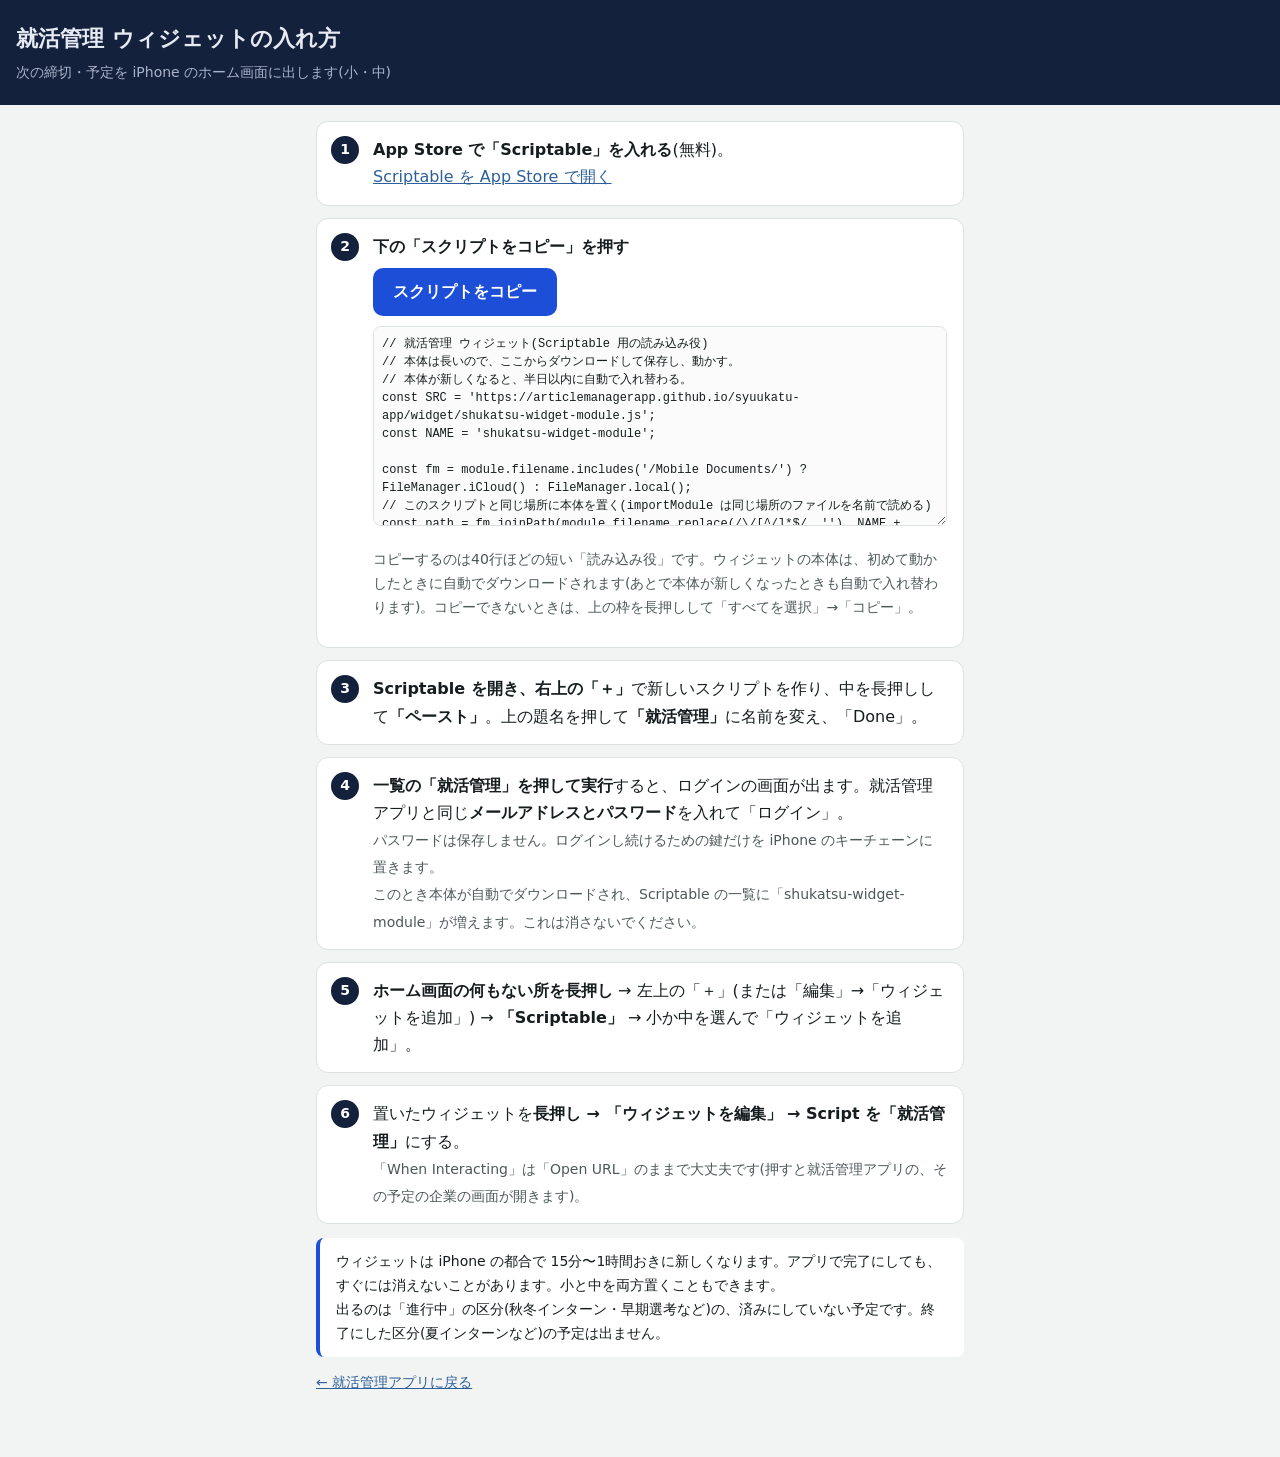
==== widget/index.html @ 822254d5 "ホーム画面のアイコン(PWA)と iPhone のウィジェット - manifest・Service Worker・アイコンを追加し、ホーム画面に追加できるように(初回の案内・設定から開ける) - 3" ====
<!DOCTYPE html>
<html lang="ja">
<head>
  <meta charset="UTF-8">
  <meta name="viewport" content="width=device-width, initial-scale=1.0, viewport-fit=cover">
  <meta name="theme-color" content="#14213d">
  <title>就活管理 ウィジェットの入れ方</title>
  <style>
    :root { --bg: #f2f4f3; --sheet: #ffffff; --text: #161d1e; --muted: #4d5859; --line: #dce2e1; --desk: #14213d; --sun: #ffffff; --green: #2c6a39; }
    * { box-sizing: border-box; }
    body { margin: 0; background: var(--bg); color: var(--text); font: 16px/1.7 system-ui, -apple-system, "Hiragino Sans", "Yu Gothic UI", sans-serif; }
    header { background: var(--desk); color: #e6eaf3; padding: calc(20px + env(safe-area-inset-top)) 16px 20px; }
    header h1 { margin: 0; font-size: 22px; }
    header p { margin: 4px 0 0; color: #a9b3ca; font-size: 14px; }
    main { max-width: 680px; margin: 0 auto; padding: 16px 16px 48px; }
    ol.steps { padding: 0; margin: 0; list-style: none; counter-reset: s; }
    ol.steps > li { counter-increment: s; background: var(--sheet); border: 1px solid var(--line); border-radius: 12px; padding: 14px 16px 14px 56px; margin-bottom: 12px; position: relative; }
    ol.steps > li::before { content: counter(s); position: absolute; left: 14px; top: 14px; width: 28px; height: 28px; border-radius: 50%; background: var(--desk); color: #fff; display: grid; place-items: center; font-weight: 700; font-size: 14px; }
    ol.steps b { font-weight: 700; }
    .muted { color: var(--muted); font-size: 14px; }
    button { min-height: 48px; padding: 0 20px; border-radius: 10px; border: 0; background: #1d4ed8; color: #fff; font: inherit; font-weight: 700; cursor: pointer; }
    button:focus-visible, a:focus-visible { outline: 3px solid #2d5f9a; outline-offset: 2px; }
    #msg { margin-left: 8px; font-weight: 700; color: var(--green); }
    textarea { width: 100%; height: 200px; margin-top: 10px; font: 12px/1.5 ui-monospace, Menlo, monospace; border: 1px solid var(--line); border-radius: 8px; padding: 8px; background: #fafbfa; color: var(--text); }
    a { color: #2d5f9a; }
    .note { background: var(--sheet); border-left: 4px solid #1d4ed8; border-radius: 8px; padding: 12px 16px; font-size: 14px; }
  </style>
</head>
<body>
<header>
  <h1>就活管理 ウィジェットの入れ方</h1>
  <p>次の締切・予定を iPhone のホーム画面に出します(小・中)</p>
</header>
<main>
  <ol class="steps">
    <li><b>App Store で「Scriptable」を入れる</b>(無料)。<br><a href="https://apps.apple.com/app/scriptable/id1405459188">Scriptable を App Store で開く</a></li>
    <li><b>下の「スクリプトをコピー」を押す</b>
      <div style="margin-top:8px"><button type="button" id="copy">スクリプトをコピー</button><span id="msg" role="status"></span></div>
      <textarea id="code" readonly aria-label="ウィジェットのスクリプト">読み込み中…</textarea>
      <p class="muted">コピーするのは40行ほどの短い「読み込み役」です。ウィジェットの本体は、初めて動かしたときに自動でダウンロードされます(あとで本体が新しくなったときも自動で入れ替わります)。コピーできないときは、上の枠を長押しして「すべてを選択」→「コピー」。</p>
    </li>
    <li><b>Scriptable を開き、右上の「＋」</b>で新しいスクリプトを作り、中を長押しして<b>「ペースト」</b>。上の題名を押して<b>「就活管理」</b>に名前を変え、「Done」。</li>
    <li><b>一覧の「就活管理」を押して実行</b>すると、ログインの画面が出ます。就活管理アプリと同じ<b>メールアドレスとパスワード</b>を入れて「ログイン」。<br><span class="muted">パスワードは保存しません。ログインし続けるための鍵だけを iPhone のキーチェーンに置きます。<br>このとき本体が自動でダウンロードされ、Scriptable の一覧に「shukatsu-widget-module」が増えます。これは消さないでください。</span></li>
    <li><b>ホーム画面の何もない所を長押し</b> → 左上の「＋」(または「編集」→「ウィジェットを追加」) → <b>「Scriptable」</b> → 小か中を選んで「ウィジェットを追加」。</li>
    <li>置いたウィジェットを<b>長押し → 「ウィジェットを編集」 → Script を「就活管理」</b>にする。<br><span class="muted">「When Interacting」は「Open URL」のままで大丈夫です(押すと就活管理アプリの、その予定の企業の画面が開きます)。</span></li>
  </ol>
  <p class="note">ウィジェットは iPhone の都合で 15分〜1時間おきに新しくなります。アプリで完了にしても、すぐには消えないことがあります。小と中を両方置くこともできます。<br>出るのは「進行中」の区分(秋冬インターン・早期選考など)の、済みにしていない予定です。終了にした区分(夏インターンなど)の予定は出ません。</p>
  <p class="muted"><a href="../syuukatu-v3.html">← 就活管理アプリに戻る</a></p>
</main>
<script>
  const code = document.getElementById('code'), msg = document.getElementById('msg');
  fetch('shukatsu-widget.js', { cache: 'no-cache' }).then(r => r.text()).then(t => { code.value = t; }).catch(() => { code.value = '読み込めませんでした。通信を確かめて、もう一度開いてください。'; });
  document.getElementById('copy').addEventListener('click', async () => {
    try { await navigator.clipboard.writeText(code.value); msg.textContent = 'コピーしました'; }
    catch { code.focus(); code.select(); msg.textContent = '枠の中を長押ししてコピーしてください'; }
  });
</script>
</body>
</html>
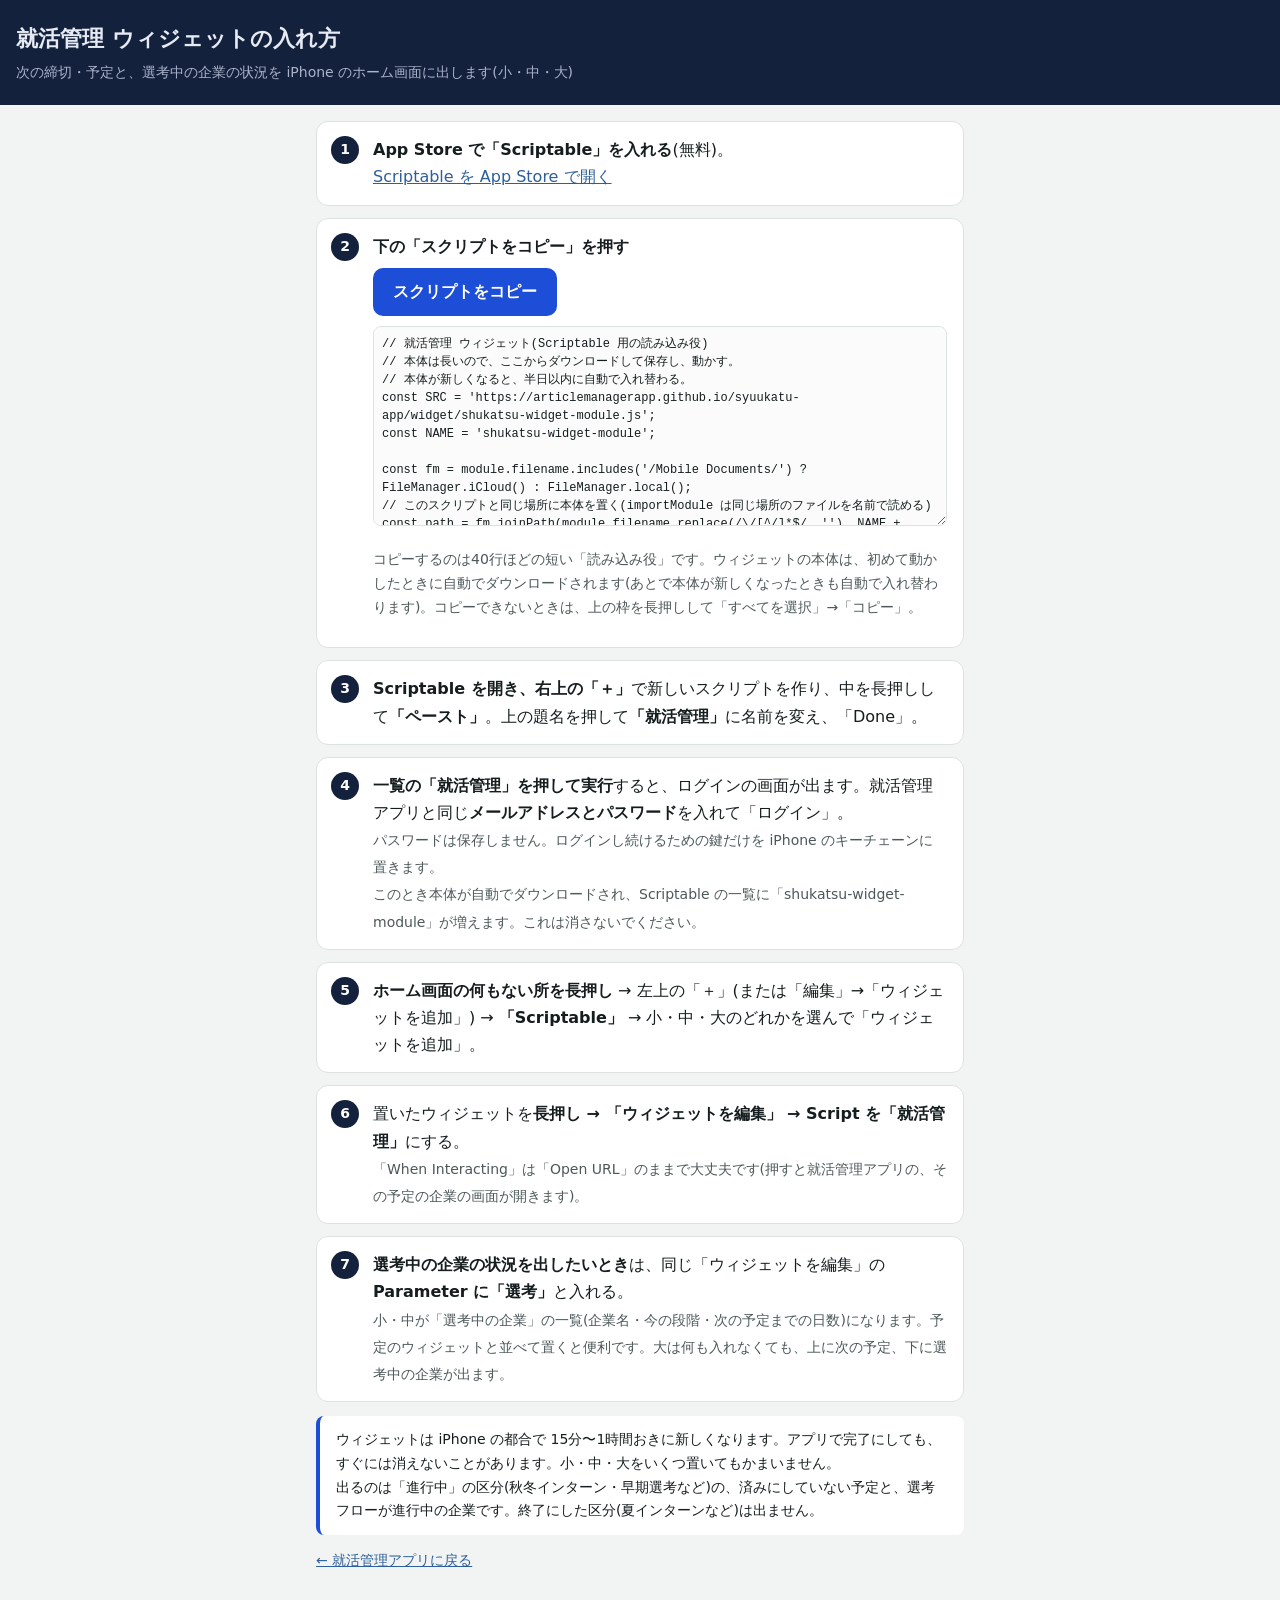
==== commit 7204a87d: "ウィジェットの説明に大サイズと Parameter「選考」を追記 Co-Authored-By: Claude Opus 5.5 <noreply@anthropic.com>" ====
--- a/widget/index.html
+++ b/widget/index.html
@@ -29,7 +29,7 @@
 <body>
 <header>
   <h1>就活管理 ウィジェットの入れ方</h1>
-  <p>次の締切・予定を iPhone のホーム画面に出します(小・中)</p>
+  <p>次の締切・予定と、選考中の企業の状況を iPhone のホーム画面に出します(小・中・大)</p>
 </header>
 <main>
   <ol class="steps">
@@ -41,15 +41,52 @@
     </li>
     <li><b>Scriptable を開き、右上の「＋」</b>で新しいスクリプトを作り、中を長押しして<b>「ペースト」</b>。上の題名を押して<b>「就活管理」</b>に名前を変え、「Done」。</li>
     <li><b>一覧の「就活管理」を押して実行</b>すると、ログインの画面が出ます。就活管理アプリと同じ<b>メールアドレスとパスワード</b>を入れて「ログイン」。<br><span class="muted">パスワードは保存しません。ログインし続けるための鍵だけを iPhone のキーチェーンに置きます。<br>このとき本体が自動でダウンロードされ、Scriptable の一覧に「shukatsu-widget-module」が増えます。これは消さないでください。</span></li>
-    <li><b>ホーム画面の何もない所を長押し</b> → 左上の「＋」(または「編集」→「ウィジェットを追加」) → <b>「Scriptable」</b> → 小か中を選んで「ウィジェットを追加」。</li>
+    <li><b>ホーム画面の何もない所を長押し</b> → 左上の「＋」(または「編集」→「ウィジェットを追加」) → <b>「Scriptable」</b> → 小・中・大のどれかを選んで「ウィジェットを追加」。</li>
     <li>置いたウィジェットを<b>長押し → 「ウィジェットを編集」 → Script を「就活管理」</b>にする。<br><span class="muted">「When Interacting」は「Open URL」のままで大丈夫です(押すと就活管理アプリの、その予定の企業の画面が開きます)。</span></li>
+    <li><b>選考中の企業の状況を出したいとき</b>は、同じ「ウィジェットを編集」の <b>Parameter に「選考」</b>と入れる。<br><span class="muted">小・中が「選考中の企業」の一覧(企業名・今の段階・次の予定までの日数)になります。予定のウィジェットと並べて置くと便利です。大は何も入れなくても、上に次の予定、下に選考中の企業が出ます。</span></li>
   </ol>
-  <p class="note">ウィジェットは iPhone の都合で 15分〜1時間おきに新しくなります。アプリで完了にしても、すぐには消えないことがあります。小と中を両方置くこともできます。<br>出るのは「進行中」の区分(秋冬インターン・早期選考など)の、済みにしていない予定です。終了にした区分(夏インターンなど)の予定は出ません。</p>
+  <p class="note">ウィジェットは iPhone の都合で 15分〜1時間おきに新しくなります。アプリで完了にしても、すぐには消えないことがあります。小・中・大をいくつ置いてもかまいません。<br>出るのは「進行中」の区分(秋冬インターン・早期選考など)の、済みにしていない予定と、選考フローが進行中の企業です。終了にした区分(夏インターンなど)は出ません。</p>
   <p class="muted"><a href="../syuukatu-v3.html">← 就活管理アプリに戻る</a></p>
 </main>
+<!-- 貼り付けるスクリプト(widget/shukatsu-widget.js と同じ内容。ページだけで表示できるように埋め込む。tests/widget.mjs が一致を確認) -->
+<script type="text/plain" id="loader-src">
+// 就活管理 ウィジェット(Scriptable 用の読み込み役)
+// 本体は長いので、ここからダウンロードして保存し、動かす。
+// 本体が新しくなると、半日以内に自動で入れ替わる。
+const SRC = 'https://articlemanagerapp.github.io/syuukatu-app/widget/shukatsu-widget-module.js';
+const NAME = 'shukatsu-widget-module';
+
+const fm = module.filename.includes('/Mobile Documents/') ? FileManager.iCloud() : FileManager.local();
+// このスクリプトと同じ場所に本体を置く(importModule は同じ場所のファイルを名前で読める)
+const path = fm.joinPath(module.filename.replace(/\/[^/]*$/, ''), NAME + '.js');
+const old = fm.fileExists(path) ? fm.modificationDate(path) : null;
+
+// 本体がない、または半日たったら取り直す(通信できなければ保存してあるものを使う)
+if (!old || Date.now() - old.getTime() > 12 * 3600 * 1000) {
+  try {
+    const code = await new Request(SRC).loadString();
+    if (code.includes('module.exports')) fm.writeString(path, code);
+  } catch (e) {
+    // 通信できないときは、前に保存した本体を使う
+  }
+}
+
+if (fm.fileExists(path)) {
+  if (fm.isFileStoredIniCloud && fm.isFileStoredIniCloud(path) && !fm.isFileDownloaded(path)) await fm.downloadFileFromiCloud(path);
+  await importModule(NAME).run();
+} else {
+  const w = new ListWidget();
+  w.backgroundColor = new Color('#14213d');
+  const t = w.addText('就活管理: 通信できる所で、Scriptable からこのスクリプトを一度開いてください');
+  t.textColor = new Color('#eef2fa');
+  t.font = Font.systemFont(13);
+  if (config.runsInWidget) Script.setWidget(w); else await w.presentSmall();
+  Script.complete();
+}
+</script>
 <script>
   const code = document.getElementById('code'), msg = document.getElementById('msg');
-  fetch('shukatsu-widget.js', { cache: 'no-cache' }).then(r => r.text()).then(t => { code.value = t; }).catch(() => { code.value = '読み込めませんでした。通信を確かめて、もう一度開いてください。'; });
+  code.value = document.getElementById('loader-src').textContent.trim() + '\n';
   document.getElementById('copy').addEventListener('click', async () => {
     try { await navigator.clipboard.writeText(code.value); msg.textContent = 'コピーしました'; }
     catch { code.focus(); code.select(); msg.textContent = '枠の中を長押ししてコピーしてください'; }
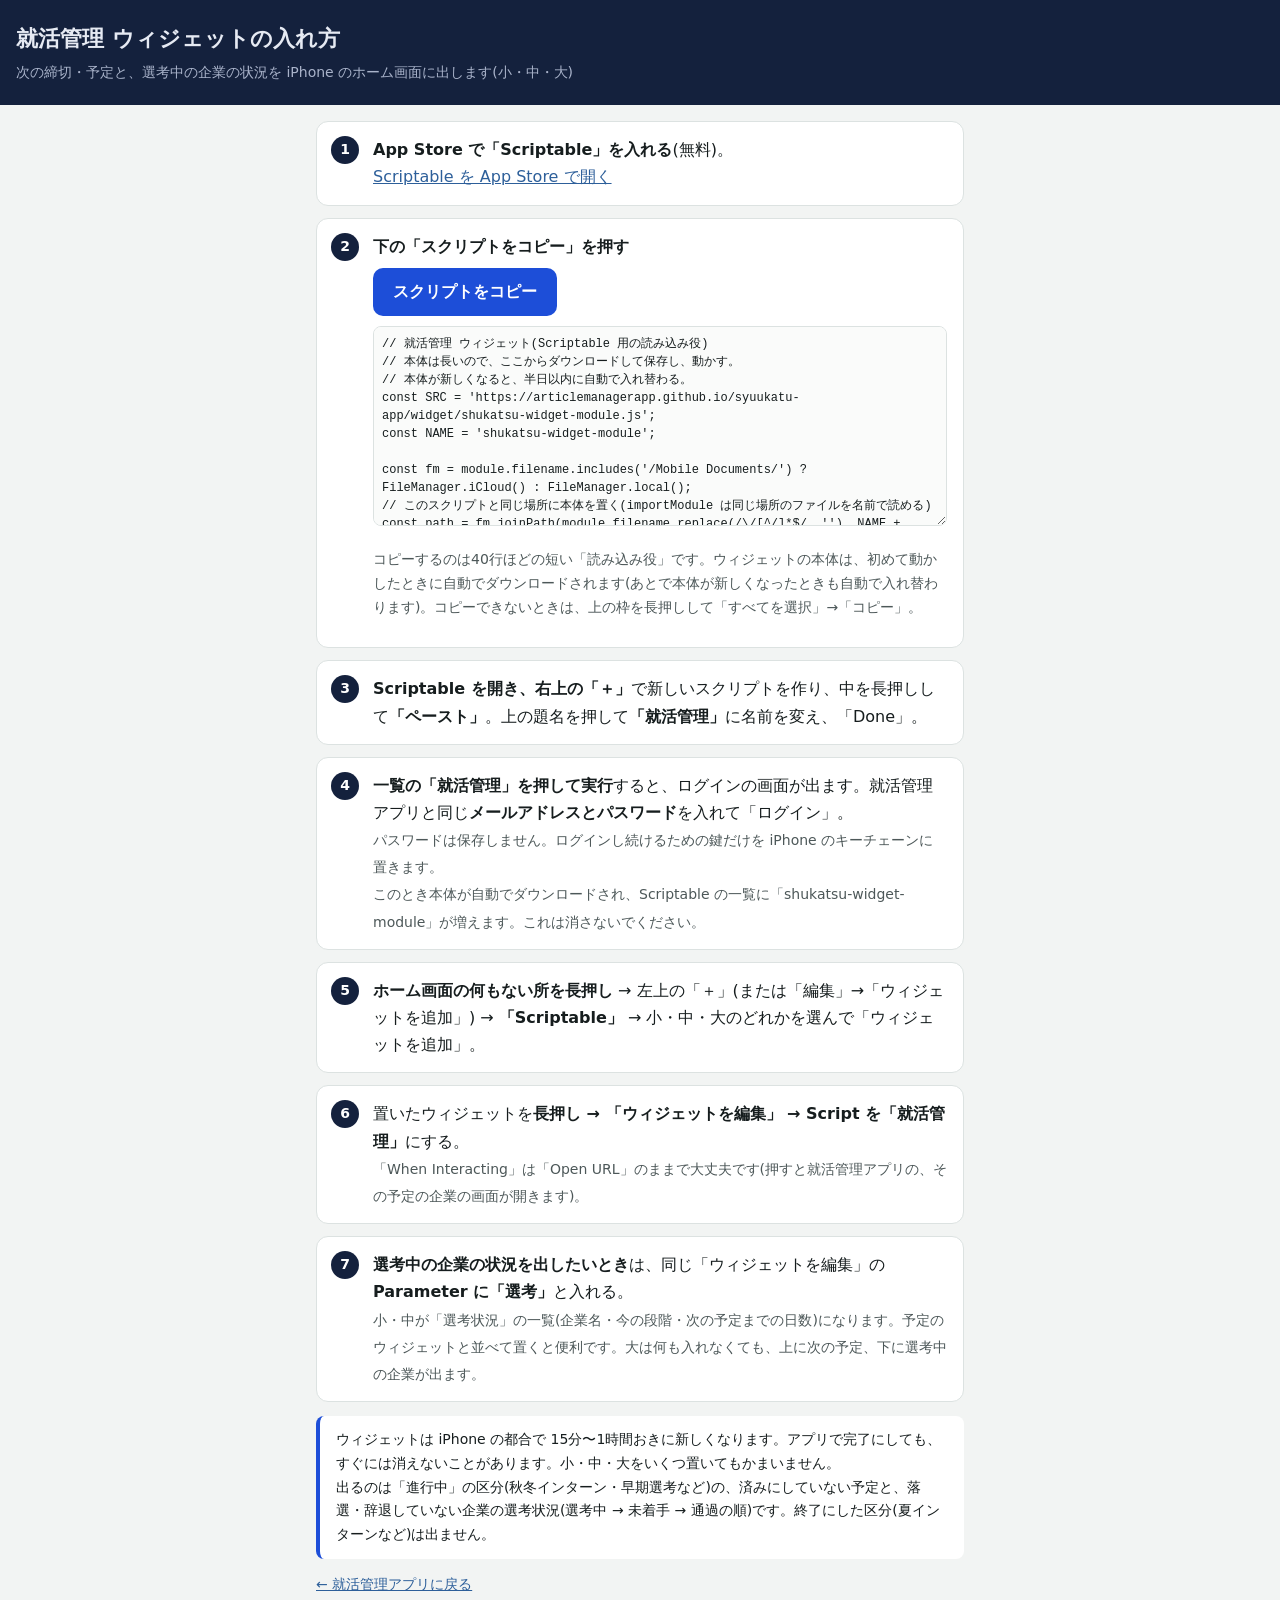
==== commit a5e9150a: "ウィジェットの選考状況: フロー未登録・未着手・通過の企業も出す - これまでは選考フローに「進行中」がある企業だけで、フロー未登録の企業が出なかった - 落選・辞退・終了を除いた選考を、選考中 → " ====
--- a/widget/index.html
+++ b/widget/index.html
@@ -43,9 +43,9 @@
     <li><b>一覧の「就活管理」を押して実行</b>すると、ログインの画面が出ます。就活管理アプリと同じ<b>メールアドレスとパスワード</b>を入れて「ログイン」。<br><span class="muted">パスワードは保存しません。ログインし続けるための鍵だけを iPhone のキーチェーンに置きます。<br>このとき本体が自動でダウンロードされ、Scriptable の一覧に「shukatsu-widget-module」が増えます。これは消さないでください。</span></li>
     <li><b>ホーム画面の何もない所を長押し</b> → 左上の「＋」(または「編集」→「ウィジェットを追加」) → <b>「Scriptable」</b> → 小・中・大のどれかを選んで「ウィジェットを追加」。</li>
     <li>置いたウィジェットを<b>長押し → 「ウィジェットを編集」 → Script を「就活管理」</b>にする。<br><span class="muted">「When Interacting」は「Open URL」のままで大丈夫です(押すと就活管理アプリの、その予定の企業の画面が開きます)。</span></li>
-    <li><b>選考中の企業の状況を出したいとき</b>は、同じ「ウィジェットを編集」の <b>Parameter に「選考」</b>と入れる。<br><span class="muted">小・中が「選考中の企業」の一覧(企業名・今の段階・次の予定までの日数)になります。予定のウィジェットと並べて置くと便利です。大は何も入れなくても、上に次の予定、下に選考中の企業が出ます。</span></li>
+    <li><b>選考中の企業の状況を出したいとき</b>は、同じ「ウィジェットを編集」の <b>Parameter に「選考」</b>と入れる。<br><span class="muted">小・中が「選考状況」の一覧(企業名・今の段階・次の予定までの日数)になります。予定のウィジェットと並べて置くと便利です。大は何も入れなくても、上に次の予定、下に選考中の企業が出ます。</span></li>
   </ol>
-  <p class="note">ウィジェットは iPhone の都合で 15分〜1時間おきに新しくなります。アプリで完了にしても、すぐには消えないことがあります。小・中・大をいくつ置いてもかまいません。<br>出るのは「進行中」の区分(秋冬インターン・早期選考など)の、済みにしていない予定と、選考フローが進行中の企業です。終了にした区分(夏インターンなど)は出ません。</p>
+  <p class="note">ウィジェットは iPhone の都合で 15分〜1時間おきに新しくなります。アプリで完了にしても、すぐには消えないことがあります。小・中・大をいくつ置いてもかまいません。<br>出るのは「進行中」の区分(秋冬インターン・早期選考など)の、済みにしていない予定と、落選・辞退していない企業の選考状況(選考中 → 未着手 → 通過の順)です。終了にした区分(夏インターンなど)は出ません。</p>
   <p class="muted"><a href="../syuukatu-v3.html">← 就活管理アプリに戻る</a></p>
 </main>
 <!-- 貼り付けるスクリプト(widget/shukatsu-widget.js と同じ内容。ページだけで表示できるように埋め込む。tests/widget.mjs が一致を確認) -->
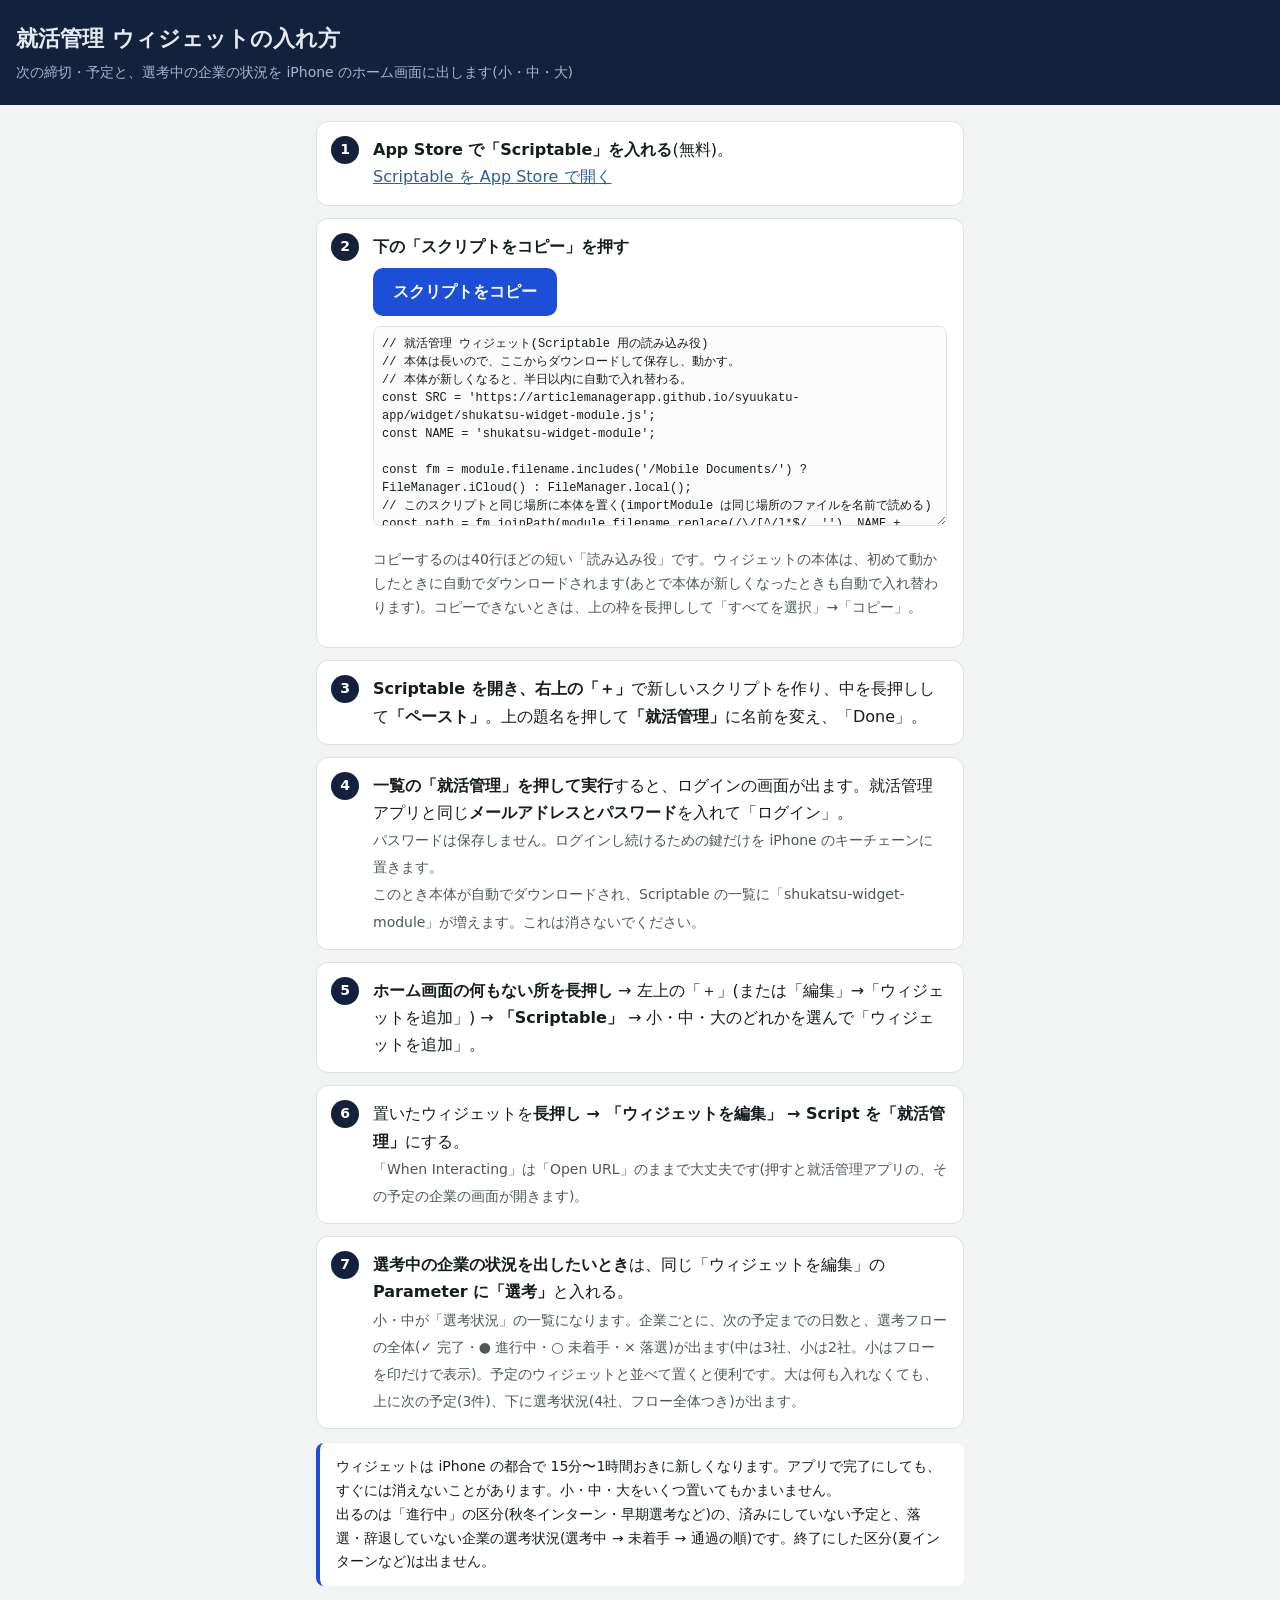
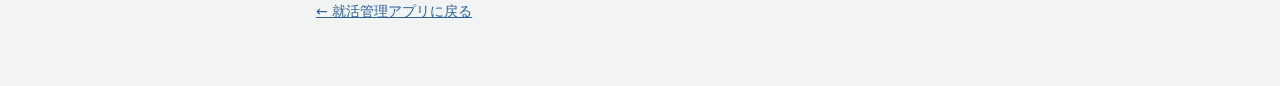
==== commit 0dc4a7f6: "ウィジェットの選考状況に選考フローの全体を表示 - アプリが企業ごとのフロー全体(名前・状態・別ルート、最大12)を書く - 中・大: 企業名と日数の行+「✓ES › ●1次面接 › ○最終面接」の行" ====
--- a/widget/index.html
+++ b/widget/index.html
@@ -43,7 +43,7 @@
     <li><b>一覧の「就活管理」を押して実行</b>すると、ログインの画面が出ます。就活管理アプリと同じ<b>メールアドレスとパスワード</b>を入れて「ログイン」。<br><span class="muted">パスワードは保存しません。ログインし続けるための鍵だけを iPhone のキーチェーンに置きます。<br>このとき本体が自動でダウンロードされ、Scriptable の一覧に「shukatsu-widget-module」が増えます。これは消さないでください。</span></li>
     <li><b>ホーム画面の何もない所を長押し</b> → 左上の「＋」(または「編集」→「ウィジェットを追加」) → <b>「Scriptable」</b> → 小・中・大のどれかを選んで「ウィジェットを追加」。</li>
     <li>置いたウィジェットを<b>長押し → 「ウィジェットを編集」 → Script を「就活管理」</b>にする。<br><span class="muted">「When Interacting」は「Open URL」のままで大丈夫です(押すと就活管理アプリの、その予定の企業の画面が開きます)。</span></li>
-    <li><b>選考中の企業の状況を出したいとき</b>は、同じ「ウィジェットを編集」の <b>Parameter に「選考」</b>と入れる。<br><span class="muted">小・中が「選考状況」の一覧(企業名・今の段階・次の予定までの日数)になります。予定のウィジェットと並べて置くと便利です。大は何も入れなくても、上に次の予定、下に選考中の企業が出ます。</span></li>
+    <li><b>選考中の企業の状況を出したいとき</b>は、同じ「ウィジェットを編集」の <b>Parameter に「選考」</b>と入れる。<br><span class="muted">小・中が「選考状況」の一覧になります。企業ごとに、次の予定までの日数と、選考フローの全体(✓ 完了・● 進行中・○ 未着手・× 落選)が出ます(中は3社、小は2社。小はフローを印だけで表示)。予定のウィジェットと並べて置くと便利です。大は何も入れなくても、上に次の予定(3件)、下に選考状況(4社、フロー全体つき)が出ます。</span></li>
   </ol>
   <p class="note">ウィジェットは iPhone の都合で 15分〜1時間おきに新しくなります。アプリで完了にしても、すぐには消えないことがあります。小・中・大をいくつ置いてもかまいません。<br>出るのは「進行中」の区分(秋冬インターン・早期選考など)の、済みにしていない予定と、落選・辞退していない企業の選考状況(選考中 → 未着手 → 通過の順)です。終了にした区分(夏インターンなど)は出ません。</p>
   <p class="muted"><a href="../syuukatu-v3.html">← 就活管理アプリに戻る</a></p>
